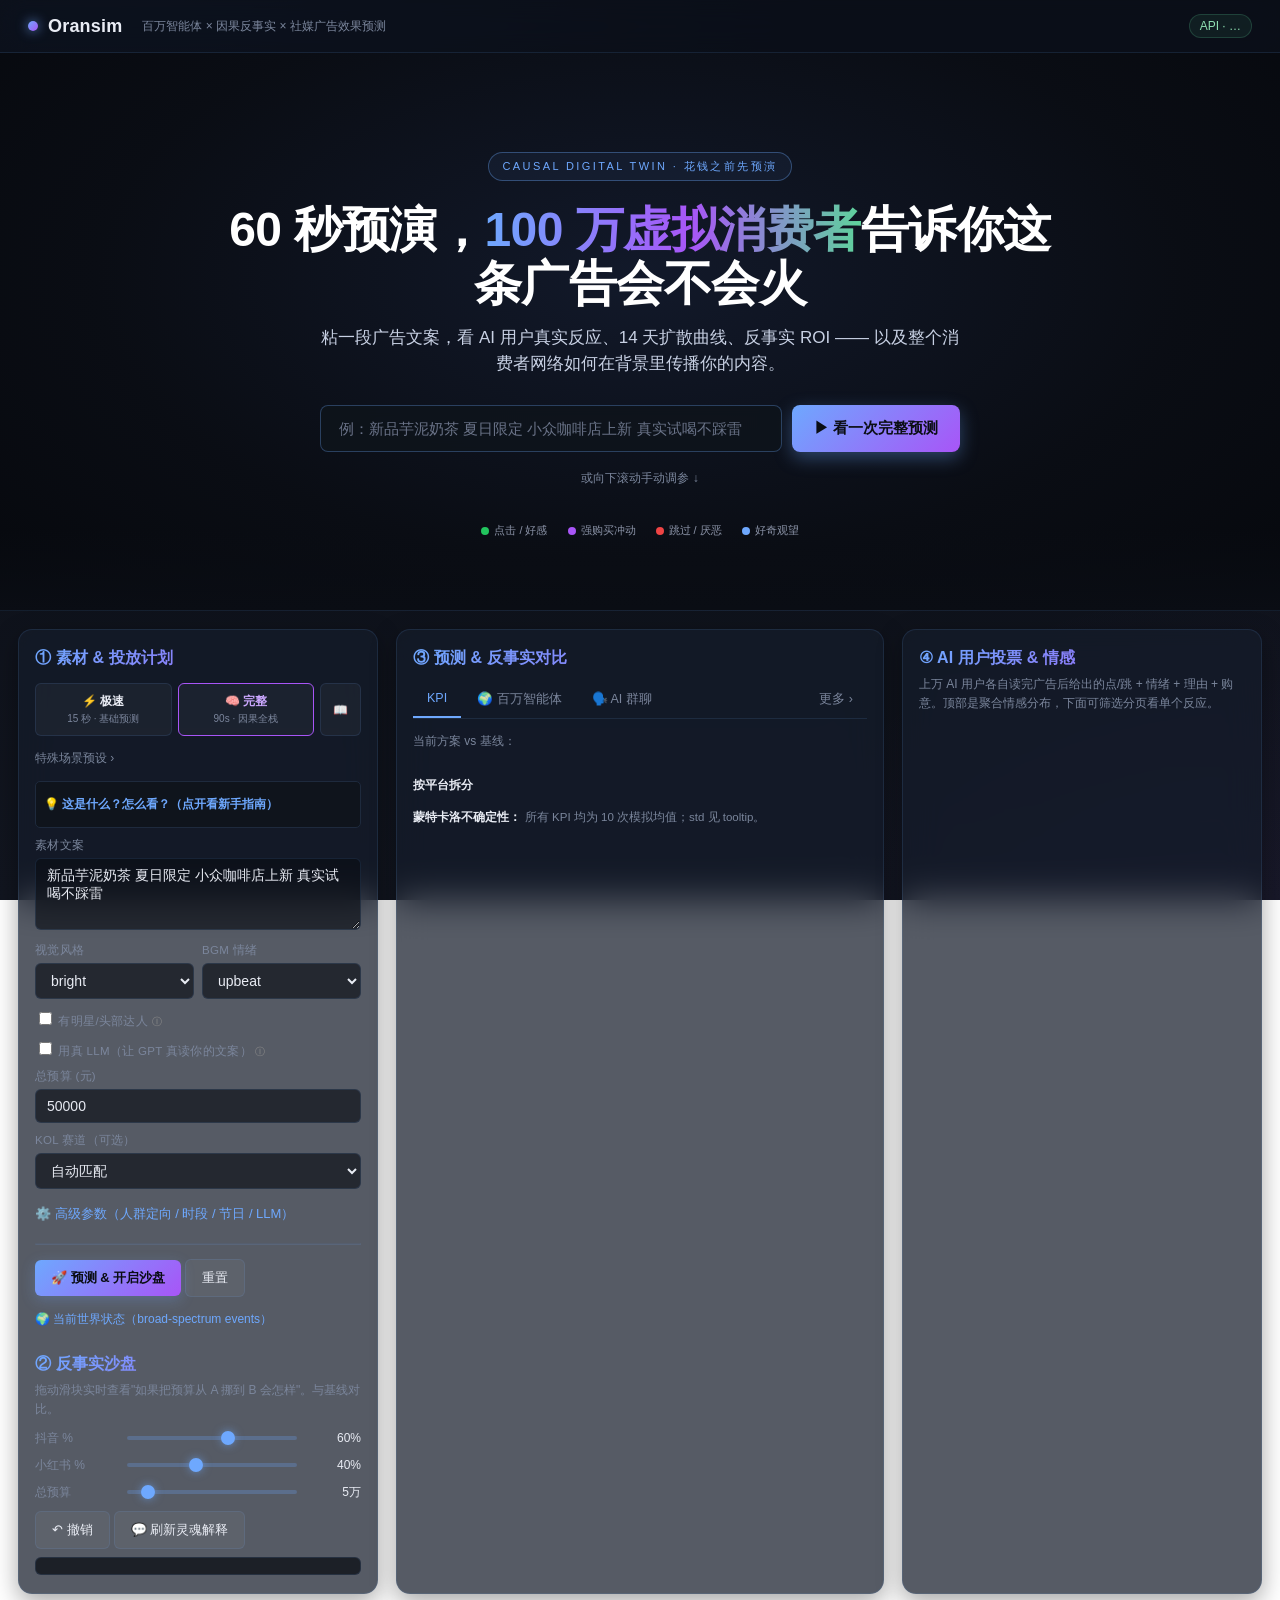
==== frontend/index.html @ fb91f9e6 "feat(launch-replay): 后端回放路由 + 主 SPA 战况回放 tab - GET /api/launch/replay/{spec_id}: 复用 launch_replay_ex" ====
<!doctype html>
<html lang="zh">
<head>
<meta charset="utf-8">
<title>Oransim · 社媒广告效果预测 × 反事实沙盘</title>
<meta name="viewport" content="width=device-width,initial-scale=1">
<link rel="stylesheet" href="styles.css">
<script src="js/api.js" defer></script>
<script src="js/society.js" defer></script>
<script src="js/cascade.js" defer></script>
<script src="js/hero.js" defer></script>
<script src="app.js" defer></script>
<script src="js/tabs.js" defer></script>
</head>
<body>

<header>
  <h1><span class="logo-dot"></span>Oransim</h1>
  <span class="tag">百万智能体 × 因果反事实 × 社媒广告效果预测</span>
  <span style="margin-left:auto" class="tag api-pill">API · <span id="api-status">…</span></span>
</header>

<!-- ── Hero (T-A) · 100 万智能体意见传播背景 + 单 CTA ─────────────────── -->
<section id="hero">
  <canvas id="hero-canvas" width="1800" height="900"></canvas>
  <div class="hero-inner">
    <span class="hero-eyebrow">Causal Digital Twin · 花钱之前先预演</span>
    <h1 class="hero-title">60 秒预演，<span class="grad">100 万虚拟消费者</span>告诉你这条广告会不会火</h1>
    <p class="hero-sub">
      粘一段广告文案，看 AI 用户真实反应、14 天扩散曲线、反事实 ROI —— 以及整个消费者网络如何在背景里传播你的内容。
    </p>
    <div class="hero-input-row">
      <input type="text" id="hero-caption" placeholder="例：新品芋泥奶茶 夏日限定 小众咖啡店上新 真实试喝不踩雷"
             onkeydown="if(event.key==='Enter') heroLaunch()">
      <button class="hero-cta" onclick="heroLaunch()">▶ 看一次完整预测</button>
    </div>
    <a class="hero-secondary" onclick="heroScrollToForm()">或向下滚动手动调参 ↓</a>
    <div class="hero-legend">
      <span><span class="hero-legend-dot" style="background:#22c55e"></span>点击 / 好感</span>
      <span><span class="hero-legend-dot" style="background:#a855f7"></span>强购买冲动</span>
      <span><span class="hero-legend-dot" style="background:#ef4444"></span>跳过 / 厌恶</span>
      <span><span class="hero-legend-dot" style="background:#6ea8fe"></span>好奇观望</span>
    </div>
  </div>
</section>

<main>
  <!-- Left: Creative upload + plan -->
  <section class="panel">
    <h3>① 素材 & 投放计划</h3>
    <div style="display:flex; gap:6px; margin-bottom:10px;">
      <button class="secondary" style="flex:1; padding:9px 8px; font-size:12px; font-weight:600;"
              onclick="applyPreset('quick')" title="100k 统计 + 8 LLM 灵魂 + 基础校准 · 15 秒">
        ⚡ 极速
        <div style="font-size:10px; font-weight:400; color:var(--muted); margin-top:2px;">15 秒 · 基础预测</div>
      </button>
      <button class="secondary" style="flex:1; padding:9px 8px; font-size:12px; font-weight:600; border-color:#a855f7; color:#cba8ff;"
              onclick="applyPreset('expert')" title="100k 统计 + 100 LLM 灵魂 + ABCDE 全栈分析 · 约 2-3 分钟">
        🧠 完整
        <div style="font-size:10px; font-weight:400; color:var(--muted); margin-top:2px;">90s · 因果全栈</div>
      </button>
      <button class="secondary" style="flex:0 0 auto; padding:9px 12px; font-size:12px;"
              onclick="document.getElementById('help-panel').open=!document.getElementById('help-panel').open"
              title="术语白话解释">📖</button>
    </div>
    <details style="margin-bottom:10px; font-size:11px;">
      <summary style="color:var(--muted); cursor:pointer; padding:4px 0;">特殊场景预设 ›</summary>
      <div style="display:flex; gap:4px; padding:6px 0; flex-wrap:wrap;">
        <button class="secondary" style="flex:1 1 30%; padding:5px; font-size:11px;" onclick="applyPreset('viral')"
                title="100k 统计 + 50 LLM + 群聊 + 评论区辩论 · 约 60s">🔥 爆款</button>
        <button class="secondary" style="flex:1 1 30%; padding:5px; font-size:11px;" onclick="applyPreset('crisis')"
                title="100k 统计 + 80 LLM + 90 天品牌追踪 · 约 2-3min">⚠️ 危机</button>
        <button class="secondary" style="flex:1 1 30%; padding:5px; font-size:11px; background:#2a1a3a; border-color:#a855f7;"
                onclick="applyPreset('mega')" title="1M 虚拟消费者 + 5k AI 灵魂 · 4-8 分钟 · ¥2-5 成本">🌍 1M 壮观</button>
      </div>
    </details>

    <details id="help-panel" style="margin-bottom:10px; padding:8px; background:#0f141c; border-radius:5px; border:1px solid #1e2a3d;">
      <summary style="color:var(--accent); cursor:pointer; font-size:12px; font-weight:bold;">💡 这是什么？怎么看？（点开看新手指南）</summary>
      <div style="font-size:11.5px; line-height:1.7; margin-top:8px; color:#c8d4e6;">
        <b style="color:#a855f7">👉 一句话：</b>上传广告文案 → 60 秒内，AI 告诉你"这条广告会不会火、能带多少曝光/点击"，花钱之前先预演。<br><br>
        <b style="color:var(--accent)">🎯 三步上手：</b><br>
        1. 直接点上面 <b>⚡ 轻量</b> 预设（其他参数已填好）<br>
        2. 点底下 <b>🚀 预测</b> 按钮<br>
        3. 右侧面板看结果：<b>KPI</b>（曝光/点击/ROI）、<b>灵魂发言</b>（AI 用户的真话）<br><br>
        <b style="color:var(--accent)">🌍 想看"上万 AI 用户仿真"的壮观画面？</b><br>
        点 <b>🌍 极限壮观</b> 预设（紫色那个）→ 点预测 → 等 5-8 分钟 → 预测完自动跳到 "<b>🌍 100万智能体社会</b>" tab 看 3 万粒子可视化。<br><br>
        <b style="color:var(--accent)">📖 常见术语白话解释：</b><br>
        <table style="width:100%; border-collapse:collapse; font-size:11px; margin-top:4px;">
          <tr><td style="padding:3px; color:#8ab0e0;"><b>明星/头部达人</b></td><td style="padding:3px;">勾选 = 投给大 V（刘畊宏/董宇辉那种）曝光广但贵；不勾 = 中小 KOL 精准但粉少</td></tr>
          <tr><td style="padding:3px; color:#8ab0e0;"><b>LLM 校准 KPI</b></td><td style="padding:3px;">让 GPT-5 读完广告文案后投票，对纯统计预测做修正（更接近真人反应）</td></tr>
          <tr><td style="padding:3px; color:#8ab0e0;"><b>LLM Soul 数量</b></td><td style="padding:3px;">让多少个 AI 扮演真人去看你的广告。越多越准但越贵（¥0.0004/个）</td></tr>
          <tr><td style="padding:3px; color:#8ab0e0;"><b>D. 跨平台身份解析</b></td><td style="padding:3px;">开 = 抖音+小红书同一个人只算一次（避免重复花钱预估）；关 = 按平台独立算</td></tr>
          <tr><td style="padding:3px; color:#8ab0e0;"><b>C. RecSys RL 冷启破圈</b></td><td style="padding:3px;">开 = 模拟"新内容能不能从 0 观众破圈到 10 万"的过程；关 = 只看稳定态</td></tr>
          <tr><td style="padding:3px; color:#8ab0e0;"><b>A. 评论区辩论</b></td><td style="padding:3px;">开 = 让 12-20 个 AI 真的在虚拟评论区吵架（看情绪走向）；关 = 跳过</td></tr>
          <tr><td style="padding:3px; color:#8ab0e0;"><b>E. 多轮群聊</b></td><td style="padding:3px;">开 = AI 们互相看对方发言后更新立场（模拟传播）；关 = 各 AI 独立判断</td></tr>
          <tr><td style="padding:3px; color:#8ab0e0;"><b>B. 90 天品牌记忆</b></td><td style="padding:3px;">开 = 预测 90 天后还有多少人记得这品牌；关 = 只看投放当天</td></tr>
          <tr><td style="padding:3px; color:#8ab0e0;"><b>蒙特卡洛</b></td><td style="padding:3px;">重复模拟 10 次取平均，避免一次偶然结果</td></tr>
          <tr><td style="padding:3px; color:#8ab0e0;"><b>Hawkes</b></td><td style="padding:3px;">14 天生命周期曲线（广告发出后每天还剩多少热度）</td></tr>
          <tr><td style="padding:3px; color:#8ab0e0;"><b>SCM / 因果图</b></td><td style="padding:3px;">64 个变量组成的因果关系网（素材→情绪→点击→转化）</td></tr>
          <tr><td style="padding:3px; color:#8ab0e0;"><b>CATE</b></td><td style="padding:3px;">同一个广告对不同人群（28 岁女 vs 45 岁男）效果差多少</td></tr>
          <tr><td style="padding:3px; color:#8ab0e0;"><b>SLOC</b></td><td style="padding:3px;">用 100 个 GPT 代表 10 万人的数学方法，比美国同行便宜 1000 倍</td></tr>
        </table>
      </div>
    </details>
    <label>素材文案</label>
    <textarea id="caption">新品芋泥奶茶 夏日限定 小众咖啡店上新 真实试喝不踩雷</textarea>
    <div style="display:flex; gap:8px;">
      <div style="flex:1"><label>视觉风格</label>
        <select id="visual"><option>bright</option><option>dark</option><option>minimal</option><option>flashy</option></select></div>
      <div style="flex:1"><label>BGM 情绪</label>
        <select id="music"><option>upbeat</option><option>calm</option><option>asmr</option><option>dramatic</option></select></div>
    </div>
    <label title="勾选 = 刘畊宏/董宇辉这种千万粉大 V 带货，曝光广但成本高；不勾 = 10-50 万粉的中小 KOL，精准但粉少"><input type="checkbox" id="celeb"> 有明星/头部达人 <span style="color:#888; font-size:10px">ⓘ</span></label>
    <label title="勾选 = 调用 GPT-5 让 AI 用户真的看完文案再投票；不勾 = 用模板快速出统计结果（便宜但不懂内容）"><input type="checkbox" id="use_llm"> 用真 LLM（让 GPT 真读你的文案） <span style="color:#888; font-size:10px">ⓘ</span></label>
    <label>总预算 (元)</label>
    <input type="number" id="budget" value="50000">
    <label>KOL 赛道（可选）</label>
    <select id="niche">
      <option value="">自动匹配</option>
      <option value="beauty">美妆</option><option value="mom">母婴</option><option value="tech">数码</option>
      <option value="food">美食</option><option value="fashion">穿搭</option><option value="fitness">健身</option>
      <option value="finance">理财</option><option value="travel">旅行</option>
    </select>

    <details style="margin-top:10px"><summary style="color:var(--accent); cursor:pointer; font-size:13px;">⚙️ 高级参数（人群定向 / 时段 / 节日 / LLM）</summary>
      <label>投放日期（影响节日/季节）</label>
      <input type="text" id="today" placeholder="YYYY-MM-DD（默认今天）">
      <label>时段</label>
      <select id="daypart">
        <option value="auto">全天</option>
        <option value="morning">06-10 早通勤</option>
        <option value="noon">11-13 午休</option>
        <option value="afternoon">14-17 摸鱼</option>
        <option value="evening" selected>18-22 黄金档</option>
        <option value="late">22-02 睡前</option>
      </select>
      <label>人群-性别</label>
      <select id="aud_gender">
        <option value="">不限</option><option value="0">女</option><option value="1">男</option>
      </select>
      <label>人群-年龄段（多选）</label>
      <select id="aud_age" multiple size="3" style="height:auto">
        <option value="0">15-24</option><option value="1">25-34</option><option value="2">35-44</option>
        <option value="3">45-54</option><option value="4">55-64</option><option value="5">65+</option>
      </select>
      <label>人群-城市等级（多选）</label>
      <select id="aud_city" multiple size="3" style="height:auto">
        <option value="0">一线</option><option value="1">新一线</option><option value="2">二线</option>
        <option value="3">三四线</option><option value="4">五线及以下</option>
      </select>
      <label>跨平台用户重叠率: <span id="overlap_v">25%</span></label>
      <input type="range" id="overlap" min="0" max="60" value="25" oninput="document.getElementById('overlap_v').textContent=this.value+'%'">
      <label title="这是'外部大盘当前的舆论氛围'（比如当下平台在热议什么、整体积极还是悲观），不是你这条广告的预测情感。你这条广告的预测情感在结果里 → '预测情感分布'">平台当前大盘氛围 <span style="color:#888; font-size:10px">ⓘ 非预测值</span>
        <span style="font-size:10px; color:var(--muted); margin-left:8px;">(广告本身的情感预测见结果页"AI 投票情感分布")</span></label>
      <select id="sentiment">
        <option value="neutral" selected>中性 / 自动（默认）</option>
        <option value="crisis">危机期（大盘低迷 ×0.7）</option>
        <option value="negative">负面（大盘偏冷 ×0.85）</option>
        <option value="positive">正面（大盘偏热 ×1.1）</option>
        <option value="viral">爆款期（大盘沸腾 ×1.25）</option>
      </select>
      <label>气温 ℃</label><input type="number" id="temp" value="20" step="1">
      <label><input type="checkbox" id="rainy"> 下雨</label>
      <label title="灵魂池共 10000 个预建 persona。本次抽 N 个让真 GPT-5 投票。100 个 ≈ ¥0.04 / 1000 个 ≈ ¥0.4 / 10000 个（全量）≈ ¥4">本次真问的 AI 用户数（灵魂池 10000 / 本次抽 <span id="nsouls_v">100</span> 个）<span style="color:#888; font-size:10px">ⓘ</span></label>
      <input type="range" id="nsouls" min="5" max="10000" step="5" value="100"
             oninput="document.getElementById('nsouls_v').textContent=this.value+' · 预估 ¥'+(this.value*0.0004).toFixed(3)">
      <label title="开 = 让 AI 用户读完文案后投票，用投票结果修正纯统计预测（让数字更贴近真人反应）；关 = 只用统计模型"><input type="checkbox" id="llm_calibrate" checked> 让 AI 投票校准数字（更贴近真人） <span style="color:#888; font-size:10px">ⓘ</span></label>

      <hr style="border-color:var(--border); margin:10px 0;">
      <div style="color:var(--accent); font-size:12px; margin:4px 0;">🚀 高级分析模块（开越多越慢但越全面）</div>
      <label title="开 = 抖音+小红书同一个人只算 1 次曝光（unique reach），避免你以为触达了 100 万其实只有 60 万；关 = 按平台独立统计"><input type="checkbox" id="enable_crossplat" checked> D. 跨平台去重（抖+小红书同人只算 1 次） <span style="color:#888; font-size:10px">ⓘ</span></label>
      <label title="开 = 模拟新内容从 0 观众被推荐系统推到 10 万的完整破圈曲线（看能不能出圈）；关 = 跳过冷启阶段，只看稳定投放"><input type="checkbox" id="enable_recsys_rl"> C. 冷启破圈模拟（新内容能否出圈） <span style="color:#888; font-size:10px">ⓘ</span></label>
      <label title="开 = 让 12-20 个不同背景的 AI 真的在虚拟评论区互相吵架（看情绪极化/共识）；关 = 跳过"><input type="checkbox" id="enable_discourse"> A. AI 评论区辩论（吵架模拟） <span style="color:#888; font-size:10px">ⓘ</span></label>
      <label>&nbsp;&nbsp;&nbsp;&nbsp;评论数量: <span id="ndisc_v">12</span></label>
      <input type="range" id="ndisc" min="5" max="40" step="1" value="12" oninput="document.getElementById('ndisc_v').textContent=this.value">
      <label title="开 = AI 们互相看对方发言后更新自己立场（模拟朋友圈/群里谁说了什么会影响谁），涌现群体极化；关 = 各 AI 独立判断，不受别人影响"><input type="checkbox" id="enable_groupchat"> E. 多轮 AI 群聊（互相影响立场） <span style="color:#888; font-size:10px">ⓘ</span></label>
      <label>&nbsp;&nbsp;&nbsp;&nbsp;AI 数量 × 轮数: <span id="ngc_v">12×3</span></label>
      <input type="range" id="ngc_a" min="3" max="20" step="1" value="12" oninput="document.getElementById('ngc_v').textContent=this.value+'×'+document.getElementById('ngc_r').value">
      <input type="range" id="ngc_r" min="2" max="6" step="1" value="3" oninput="document.getElementById('ngc_v').textContent=document.getElementById('ngc_a').value+'×'+this.value">
      <label title="开 = 模拟 90 天后用户对你品牌还有多少印象/好感（用艾宾浩斯遗忘曲线）；关 = 只看投放当天曝光"><input type="checkbox" id="enable_brand_memory"> B. 90 天品牌记忆追踪 <span style="color:#888; font-size:10px">ⓘ</span></label>
      <label>&nbsp;&nbsp;&nbsp;&nbsp;追踪天数: <span id="nbm_v">60</span></label>
      <input type="range" id="nbm" min="7" max="180" step="1" value="60" oninput="document.getElementById('nbm_v').textContent=this.value">

      <hr style="border-color:var(--border); margin:10px 0;">
      <div style="color:var(--accent); font-size:12px; margin:4px 0;">📋 竞品 / KOL 优化 / 搜索弹性</div>
      <label title="本品牌名 — 给 GPT 做竞品对比时用">本品牌名（可选）</label>
      <input type="text" id="own_brand" placeholder="如：元气森林" style="width:100%; padding:4px;">
      <label title="品类 — 给 GPT 做竞品对比时用">品类（可选）</label>
      <input type="text" id="category" placeholder="如：气泡水 / 咖啡 / 美妆" style="width:100%; padding:4px;">
      <label title="竞品品牌名，逗号分隔。填写 + 勾 LLM 后，GPT-5.4 会估算每个竞品的受众重叠 + TGI + 抢夺 ROI">竞品（逗号分隔，需勾 "用真 LLM" 才起效）</label>
      <input type="text" id="competitors" placeholder="如：喜茶, 蜜雪冰城, 霸王茶姬" style="width:100%; padding:4px;">
      <label title="让 scipy milp 求解器从 合成 KOL 池按预算选最优组合（头部/腰部/KOC 配比）"><input type="checkbox" id="enable_kol_ilp" checked> 启用 KOL 组合优化（3000 真 KOL 池 ILP） <span style="color:#888; font-size:10px">ⓘ</span></label>
      <label title="用 log-log OLS 估算互动→搜索弹性系数 ε；目前从 Hawkes 曲线合成数据演示方法（接 DataProvider 真实数据源后可换真数据）"><input type="checkbox" id="enable_search_elasticity" checked> 启用搜索弹性回归 (ε + R²) <span style="color:#888; font-size:10px">ⓘ</span></label>
    </details>

    <hr style="border-color:var(--border); margin:14px 0;">
    <button id="btn-predict" onclick="runPredict()">🚀 预测 & 开启沙盘</button>
    <button class="secondary" onclick="resetDemo()">重置</button>
    <div id="macro-panel" style="margin-top:8px; font-size:11px; color:var(--muted);"></div>
    <details style="margin-top:6px"><summary style="color:var(--accent); cursor:pointer; font-size:12px;">🌍 当前世界状态（broad-spectrum events）</summary>
      <button class="secondary" style="font-size:11px; padding:3px 8px; margin:6px 0;" onclick="refreshWorld()">🔄 让 GPT 拉一次最新事件</button>
      <div id="world-panel" style="font-size:11px; color:var(--muted); max-height:240px; overflow:auto;"></div>
    </details>

    <h3 style="margin-top:20px">② 反事实沙盘</h3>
    <div class="hint">拖动滑块实时查看"如果把预算从 A 挪到 B 会怎样"。与基线对比。</div>
    <div class="slider-row"><span>抖音 %</span>
      <input type="range" id="douyin_slider" min="0" max="100" value="60" oninput="onSlide()">
      <span id="douyin_v">60%</span></div>
    <div class="slider-row"><span>小红书 %</span>
      <input type="range" id="xhs_slider" min="0" max="100" value="40" oninput="onSlide()">
      <span id="xhs_v">40%</span></div>
    <div class="slider-row"><span>总预算</span>
      <input type="range" id="budget_slider" min="5000" max="500000" step="5000" value="50000" oninput="onSlide()">
      <span id="budget_v">5万</span></div>
    <div style="margin-top:8px"><button class="secondary" onclick="undo()">↶ 撤销</button>
      <button class="secondary" onclick="explain()">💬 刷新灵魂解释</button></div>
    <div id="log"></div>
  </section>

  <!-- Center: KPIs + DAG + CATE -->
  <section id="results-section" class="panel" style="display:flex; flex-direction:column;">
    <h3>③ 预测 & 反事实对比</h3>
    <div class="tab-row" style="position:relative;">
      <div class="tab active" data-tab="kpi" onclick="setTab('kpi')">KPI</div>
      <div class="tab" data-tab="society" onclick="setTab('society')">🌍 百万智能体</div>
      <div class="tab" data-tab="chat" onclick="setTab('chat')">🗣️ AI 群聊</div>
      <div class="tab" id="tab-more-btn" onclick="toggleTabMore(event)" style="margin-left:auto;">更多 ›</div>
      <div id="tab-more-menu" style="display:none; position:absolute; top:34px; right:0; background:#0f141c; border:1px solid var(--border); border-radius:6px; padding:4px 0; z-index:10; min-width:180px; box-shadow:0 6px 24px rgba(0,0,0,0.4);">
        <div class="tab" data-tab="life" onclick="setTab('life'); toggleTabMore()" style="display:block; border:0; padding:8px 14px;">📈 Hawkes 14 天曲线</div>
        <div class="tab" data-tab="front" onclick="setTab('front'); toggleTabMore()" style="display:block; border:0; padding:8px 14px;">🚀 前沿分析 ABCDE</div>
        <div class="tab" data-tab="dag" onclick="setTab('dag'); toggleTabMore()" style="display:block; border:0; padding:8px 14px;">🕸️ SCM 因果图</div>
        <div class="tab" data-tab="cate" onclick="setTab('cate'); toggleTabMore()" style="display:block; border:0; padding:8px 14px;">📊 CATE 异质效应</div>
        <div class="tab" data-tab="v1" onclick="setTab('v1'); toggleTabMore()" style="display:block; border:0; padding:8px 14px;">∞ V1 CCG 架构</div>
        <div class="tab" data-tab="schema" onclick="setTab('schema'); toggleTabMore()" style="display:block; border:0; padding:8px 14px;">📋 结构化输出</div>
        <div class="tab" data-tab="replay" onclick="setTab('replay'); toggleTabMore()" style="display:block; border:0; padding:8px 14px;">🎬 战况回放</div>
      </div>
    </div>

    <div id="tab-kpi">
      <div style="color:var(--muted); font-size:12px;">当前方案 vs 基线：</div>
      <div class="kpi-grid" id="kpis"></div>

      <div style="margin-top:14px;"><b style="font-size:12px;">按平台拆分</b></div>
      <div id="per-plat" style="font-size:12px;"></div>

      <div style="margin-top:14px;"><b style="font-size:12px;">蒙特卡洛不确定性：</b>
        <span class="hint">所有 KPI 均为 10 次模拟均值；std 见 tooltip。</span></div>
    </div>

    <div id="tab-society" style="display:none;">
      <div class="hint" style="padding:8px; background:#0f141c; border-radius:4px; border-left:3px solid #a855f7;">
        <b style="color:#a855f7">🌍 这是什么？</b>100 万虚拟中国消费者的 persona-embedding 星图（借鉴 MiroFish 的可视化思路）。<br>
        每个点 = 1 个虚拟用户；<b>位置</b>来自 256 维兴趣+人口学向量的 2D 投影（兴趣相近的人聚在一起，不是地理位置）。<br>
        <b>👆 鼠标悬停 AI 用户点</b>上可以看到他/她的年龄/城市/投票理由/评论原话。<br>
        <b>两种模式</b>（下方按钮切换）：<br>
        &nbsp;&nbsp;• <b>👥 人口分布</b>：按城市等级上色，看整个虚拟中国的demographic
        &nbsp;&nbsp;• <b>🎯 预测结果着色</b>：跑完预测后 AI 用户按投票结果发光（绿=点了 / 红=跳过 / 紫=高购意），其他人群变暗灰色
      </div>
      <div id="society-wrap" style="position:relative; width:100%; margin-top:8px; aspect-ratio:900/500; background:#0a0e16; border-radius:6px; overflow:hidden;">
        <canvas id="society-canvas-gl" width="1800" height="1000" style="position:absolute; top:0; left:0; width:100%; height:100%;"></canvas>
        <canvas id="society-canvas" width="1800" height="1000" style="position:absolute; top:0; left:0; width:100%; height:100%; cursor:crosshair;"></canvas>
      </div>
      <div id="society-stats" style="margin-top:8px; font-size:12px; color:var(--muted);"></div>
      <div style="display:flex; gap:6px; margin-top:6px; flex-wrap:wrap;">
        <button class="secondary" onclick="renderSociety(30000)" style="font-size:11px; padding:4px 8px;">🔄 3 万点</button>
        <button class="secondary" onclick="renderSociety(100000)" style="font-size:11px; padding:4px 8px;">💪 10 万点</button>
        <button class="secondary" onclick="renderSociety(300000)" style="font-size:11px; padding:4px 8px; background:#2a1a3a; border-color:#a855f7;">🚀 WebGL 30 万</button>
        <button class="secondary" onclick="renderSociety(1000000)" style="font-size:11px; padding:4px 8px; background:#2a1a3a; border-color:#a855f7;">💥 WebGL 100 万（全量）</button>
        <button class="secondary" onclick="animateSociety()" style="font-size:11px; padding:4px 8px;">🌊 舆论波</button>
      </div>
    </div>

    <div id="tab-v1" style="display:none;">
      <h4 style="color:var(--accent); margin:0 0 6px; font-size:13px">Universal Embedding Bus（无限维度，越多越准）</h4>
      <div class="hint">每加一个数据源 = 注册一个 50 行 Embedder。下游所有模块自动受益。<br>
        启发式曲线：err ≈ 0.30 / √N（中心极限形状，非严格 PAC-Bayes 上界），**累 4 倍数据 → 误差减半**</div>
      <div id="ueb-stats" style="margin:8px 0;"></div>
      <div style="display:flex; gap:6px; margin:6px 0;">
        <button onclick="refreshUEB()">🔄 刷新</button>
        <button class="secondary" onclick="indexMockData()">📥 注入 1000 mock 评论看 scaling law</button>
        <button class="secondary" onclick="registerCustomSource()">➕ 注册新数据源</button>
      </div>
      <div id="ueb-sources" style="font-size:11px; max-height:200px; overflow:auto;"></div>

      <h4 style="color:var(--accent); margin:18px 0 6px; font-size:13px">Causal Computation Graph（声明式 DAG runtime）</h4>
      <div class="hint">把整条预测流水线编译成有向图，自动并行/缓存/可观测/可干预。每个节点级 do(X=x) 反事实直达。</div>
      <div id="ccg-graph" style="margin-top:8px;"></div>
      <div id="ccg-trace" style="font-size:11px; margin-top:8px;"></div>
    </div>

    <div id="tab-chat" style="display:none;">
      <div class="hint" style="padding:8px; background:#0f141c; border-radius:4px; border-left:3px solid #a855f7;">
        <b style="color:#a855f7">怎么看</b>：真 GPT-5.4 让 N 个虚拟用户在评论区**多轮辩论**。每条发言都让其他 agent 看到 → 立场漂移 → 涌现群体极化 / 共识 / 分歧。
        <br><b>触发条件</b>：左栏 "⚙️ 高级参数" → 勾 "<b>E. 多轮 AI 群聊</b>" → 🚀 预测。
        <br><b>注意</b>：群聊结果对最终 KPI 影响力有限（SCM mediator 系数 0.5，未经真实数据校准），主要价值在质性观察。
      </div>
      <div id="chat-summary" style="margin:8px 0;"></div>
      <div id="chat-empty-hint" style="padding:14px; color:var(--muted); text-align:center; font-size:12px;">
        💡 还未跑群聊 — 勾"E. 多轮 AI 群聊"再点 🚀 预测后这里出 6-20 条 AI 辩论 + 立场轨迹图 + 影响网络。
      </div>
      <canvas id="chat-stance-canvas" width="900" height="320" style="width:100%; background:#0f141c; border-radius:6px; margin-top:8px;"></canvas>
      <div style="display:grid; grid-template-columns: 1fr 1fr; gap:12px; margin-top:12px;">
        <div>
          <h4 style="font-size:12px; color:var(--accent); margin:0 0 6px;">💬 对话流（点 reply 看连接）</h4>
          <div id="chat-stream" style="font-size:11px; max-height:420px; overflow:auto;"></div>
        </div>
        <div>
          <h4 style="font-size:12px; color:var(--accent); margin:0 0 6px;">🕸️ 影响网络（点节点选 agent · 右键查看 persona）</h4>
          <svg id="chat-network" viewBox="0 0 400 380" style="width:100%; background:#0f141c; border-radius:6px;"></svg>
          <div id="chat-agent-panel" style="margin-top:8px; padding:8px; background:#0f141c; border-radius:6px; min-height:60px; font-size:11px;">
            <div class="hint">点击网络里任意节点 → 看 agent 详情、试 do() 干预</div>
          </div>
          <div id="chat-final-stances" style="margin-top:10px; font-size:11px;"></div>
        </div>
      </div>
    </div>

    <div id="tab-front" style="display:none;">
      <div id="frontier-d" style="margin-bottom:14px;"></div>
      <div id="frontier-c" style="margin-bottom:14px;"></div>
      <div id="frontier-a" style="margin-bottom:14px;"></div>
      <div id="frontier-b" style="margin-bottom:14px;"></div>
      <div id="frontier-e" style="margin-bottom:14px;"></div>
      <div class="hint">勾上左边的 ABCDE 再点 🚀 预测 才会有对应内容。E（群聊）+ LLM 大约 30-60s。</div>
    </div>

    <div id="tab-life" style="display:none;">
      <div class="hint">付费曝光 + 自然二次传播（Hawkes 点过程），展示 14 天生命周期。自然占比 = 组织性扩散比例（越高越"viral"）。</div>
      <canvas id="life-canvas" width="720" height="280" style="width:100%; background:#0f141c; border-radius:6px; margin-top:8px;"></canvas>
      <div id="life-stats" style="font-size:12px; color:var(--muted); margin-top:6px;"></div>
    </div>

    <div id="tab-dag" style="display:none;">
      <div class="hint">64 节点 / 117 因果边 / 8 层。<b>白色描边 = 可干预（do()）</b> · 虚线描边 = 时变 · 节点名带 ✓ = 已实现 · 横向滚动看完整图。</div>
      <div style="overflow:auto; max-height:600px; background:#0f141c; border-radius:6px; margin-top:8px;">
        <svg id="dag-svg" style="display:block; min-width:1500px; min-height:600px;">
          <defs><marker id="arr" viewBox="0 0 10 10" refX="9" refY="5" markerWidth="6" markerHeight="6" orient="auto">
            <path d="M0,0 L10,5 L0,10 z" fill="#556"/></marker></defs>
        </svg>
      </div>
    </div>

    <div id="tab-cate" style="display:none;">
      <div class="hint" style="padding:8px; background:#0f141c; border-radius:4px; border-left:3px solid #a855f7;">
        <b style="color:#a855f7">CATE 怎么看</b>：
        条件平均处理效应 = "同一个改动对不同人群的影响差多少"。绝对值越大 = 对这类人改动越敏感。
        <br><b>触发方式</b>：左侧"② 反事实沙盘"调预算/抖音占比/小红书占比滑块 → 后端算反事实 → 这里出表。还没动滑块就是空的（当前状态）。
      </div>
      <div id="cate-content"></div>
      <div id="cate-empty-hint" style="padding:14px; color:var(--muted); text-align:center; font-size:12px;">
        💡 还未触发反事实 — 去左侧 "② 反事实沙盘" 拉一下"总预算"或"抖音 %"滑块试试。
      </div>
    </div>

    <div id="tab-schema" style="display:none;">
      <div class="hint" style="padding:8px; background:#0f141c; border-radius:4px; border-left:3px solid #a855f7;">
        <b style="color:#a855f7">📋 结构化输出</b>：从当前预测状态派生的各维度表格（漏斗 β 拟合 / 扩散模拟 / persona / 涌现指标 / 敏感性分析 / 策略报告），零额外 LLM 调用。
      </div>
      <div id="schema-content" style="font-size:11px;"></div>
    </div>

    <div id="tab-replay" style="display:none;">
      <div class="hint" style="padding:8px; background:#0f141c; border-radius:4px; border-left:3px solid #2dd4bf;">
        <b style="color:#2dd4bf">🎬 战况回放</b>：把一个上市想法变成电影式五幕回放（地球→微缩景观→判决）。下面输入想法 → 真后端推演本次回放；不输入则看内置样本。
      </div>
      <div style="display:flex; gap:8px; margin:8px 0; align-items:center;">
        <input id="replay-idea" placeholder="例：一款主打熬夜修护的护肤精华，定价 199 元，主投小红书" style="flex:1; padding:8px; background:#0f141c; border:1px solid var(--border); border-radius:6px; color:inherit; font-size:13px;" onkeydown="if(event.key==='Enter')replayFromIdea()">
        <button onclick="replayFromIdea()" style="padding:8px 16px; background:#2dd4bf; color:#04201c; border:0; border-radius:6px; cursor:pointer; font-weight:600; white-space:nowrap;">▶ 推演回放</button>
      </div>
      <div id="replay-status" class="hint" style="min-height:16px; color:#2dd4bf; margin-bottom:6px;"></div>
      <iframe id="replay-frame" title="战况回放" style="width:100%; height:78vh; border:0; border-radius:8px; background:#05070b;" loading="lazy"></iframe>
    </div>

  </section>

  <!-- Right: Soul agents -->
  <section class="panel">
    <h3>④ AI 用户投票 & 情感</h3>
    <div class="hint">上万 AI 用户各自读完广告后给出的点/跳 + 情绪 + 理由 + 购意。顶部是聚合情感分布，下面可筛选分页看单个反应。</div>
    <div id="predicted-sentiment" style="margin:6px 0;"></div>
    <div id="souls"></div>
  </section>
</main>

</script>
</body>
</html>
---- frontend/styles.css ----
:root {
    --bg:#0a0d14; --bg-2:#11151f;
    --panel: rgba(22, 28, 42, 0.72);
    --panel-solid:#141a28;
    --border: rgba(110, 168, 254, 0.12);
    --border-strong: rgba(110, 168, 254, 0.25);
    --fg:#e9ecf4; --fg-dim:#c3cad9;
    --muted:#7b869c;
    --accent:#6ea8fe; --accent-2:#a855f7;
    --good:#22c55e; --bad:#ef4444; --warn:#f5b542;
    --shadow-sm: 0 2px 8px rgba(0,0,0,.25);
    --shadow-md: 0 8px 24px rgba(0,0,0,.35);
    --shadow-glow: 0 0 40px rgba(110,168,254,.15);
    --r-lg: 14px; --r-md: 10px; --r-sm: 6px;
    --grad-primary: linear-gradient(135deg, #6ea8fe 0%, #a855f7 100%);
  }
  * { box-sizing:border-box; }
  html, body { margin:0; padding:0; }
  body {
    font-family: -apple-system, "PingFang SC", BlinkMacSystemFont, "Segoe UI", "Inter", sans-serif;
    font-size: 14px;
    color: var(--fg);
    background:
      radial-gradient(1200px 800px at 10% -10%, rgba(110,168,254,.08), transparent 60%),
      radial-gradient(900px 700px at 100% 110%, rgba(168,85,247,.06), transparent 60%),
      linear-gradient(180deg, var(--bg) 0%, var(--bg-2) 100%);
    background-attachment: fixed;
    min-height: 100vh;
  }
  header {
    padding: 14px 28px; display: flex; align-items: center; gap: 20px;
    backdrop-filter: blur(14px) saturate(1.4);
    -webkit-backdrop-filter: blur(14px) saturate(1.4);
    background: rgba(12, 16, 26, 0.72);
    border-bottom: 1px solid var(--border);
    position: sticky; top: 0; z-index: 100;
  }
  header h1 {
    font-size: 18px; margin: 0; font-weight: 600; letter-spacing: 0.2px;
    display: flex; align-items: center; gap: 10px;
  }
  .logo-dot {
    width: 10px; height: 10px; border-radius: 50%;
    background: var(--grad-primary);
    box-shadow: 0 0 12px rgba(110,168,254,.8);
  }
  header .tag { color: var(--muted); font-size: 12px; }
  header .api-pill {
    padding: 4px 10px; border-radius: 999px;
    background: rgba(94,211,155,.08); border: 1px solid rgba(94,211,155,.2);
    color: #8fe0b3;
  }

  main { display:grid; grid-template-columns: 360px 1fr 360px; gap:18px; padding:18px; overflow:hidden; }
  /* 战况回放全宽（D11）：replay tab 激活时单栏，隐藏左控制台 + 右灵魂栏，让影院式 diorama 铺满 */
  main.replay-full { grid-template-columns: 1fr; }
  main.replay-full > section:not(#results-section) { display:none !important; }

  .panel {
    background: var(--panel);
    backdrop-filter: blur(18px) saturate(1.3);
    -webkit-backdrop-filter: blur(18px) saturate(1.3);
    border: 1px solid var(--border);
    border-radius: var(--r-lg);
    padding: 18px 16px;
    overflow: auto;
    box-shadow: var(--shadow-md);
    transition: border-color 180ms ease;
  }
  .panel:hover { border-color: var(--border-strong); }
  .panel h3 {
    margin: 0 0 14px; font-size: 16px; font-weight: 600; letter-spacing: 0.1px;
    background: var(--grad-primary); -webkit-background-clip: text;
    background-clip: text; color: transparent;
  }
  .panel h3 + .hint, .panel h3 + .sub { font-size: 12px; color: var(--muted); margin-top:-8px; margin-bottom:10px; }

  label {
    display: block; margin: 10px 0 5px;
    color: var(--muted); font-size: 11.5px;
    letter-spacing: 0.3px; text-transform: uppercase; font-weight: 500;
  }
  input[type=text], textarea, select, input[type=number] {
    width: 100%; background: rgba(10,13,20,.65); color: var(--fg);
    border: 1px solid var(--border); border-radius: var(--r-sm);
    padding: 8px 11px; font: inherit;
    transition: border-color 160ms, background 160ms;
  }
  input[type=text]:focus, textarea:focus, select:focus, input[type=number]:focus {
    outline: none; border-color: var(--accent); background: rgba(14,19,30,.85);
  }
  textarea { resize: vertical; min-height: 72px; }

  button {
    background: var(--grad-primary); color: #0a0d14;
    border: 0; border-radius: var(--r-sm);
    padding: 9px 16px; font-weight: 600; font-size: 13px;
    cursor: pointer;
    transition: transform 120ms ease, box-shadow 160ms ease, filter 120ms;
    box-shadow: 0 4px 14px rgba(110,168,254,.25);
  }
  button:hover { transform: translateY(-1px); box-shadow: 0 6px 20px rgba(110,168,254,.38); filter: brightness(1.08); }
  button:active { transform: translateY(0); }
  button.secondary {
    background: rgba(255,255,255,.04); color: var(--fg);
    border: 1px solid var(--border); box-shadow: none; font-weight: 500;
  }
  button.secondary:hover {
    background: rgba(110,168,254,.08); border-color: var(--border-strong);
    transform: translateY(-1px); box-shadow: var(--shadow-sm);
  }

  .kpi-grid { display: grid; grid-template-columns: repeat(3,1fr); gap: 10px; margin: 12px 0; }
  .kpi {
    background: rgba(14,19,30,.7); border: 1px solid var(--border);
    padding: 14px 10px; border-radius: var(--r-md);
    text-align: center;
    transition: transform 180ms ease, border-color 180ms ease;
    position: relative; overflow: hidden;
  }
  .kpi::before {
    content: ""; position: absolute; inset: 0; border-radius: var(--r-md);
    background: linear-gradient(135deg, rgba(110,168,254,.06), transparent 60%);
    pointer-events: none;
  }
  .kpi:hover { transform: translateY(-2px); border-color: var(--border-strong); }
  .kpi .v {
    font-size: 22px; font-weight: 700; letter-spacing: -0.3px;
    background: var(--grad-primary); -webkit-background-clip: text;
    background-clip: text; color: transparent;
  }
  .kpi .l { font-size: 10.5px; color: var(--muted); margin-top: 4px; text-transform: uppercase; letter-spacing: 0.4px; }
  .kpi .d { font-size: 11px; margin-top: 3px; font-weight: 500; }
  .delta-up { color: var(--good); }
  .delta-down { color: var(--bad); }

  .slider-row { display: grid; grid-template-columns: 80px 1fr 56px; gap: 10px; align-items: center; margin: 10px 0; }
  .slider-row > span:first-child { font-size: 12px; color: var(--muted); }
  .slider-row > span:last-child  { font-size: 12px; color: var(--fg); font-weight: 500; text-align: right; }
  input[type=range] {
    width: 100%; height: 4px; appearance: none; -webkit-appearance: none;
    background: var(--border-strong); border-radius: 999px;
  }
  input[type=range]::-webkit-slider-thumb {
    appearance: none; -webkit-appearance: none;
    width: 14px; height: 14px; border-radius: 50%;
    background: var(--accent); cursor: pointer;
    box-shadow: 0 0 8px rgba(110,168,254,.6);
  }
  input[type=range]::-moz-range-thumb {
    width: 14px; height: 14px; border-radius: 50%;
    background: var(--accent); border: 0; cursor: pointer;
    box-shadow: 0 0 8px rgba(110,168,254,.6);
  }

  .soul {
    background: rgba(14,19,30,.65); padding: 10px 12px; margin: 8px 0;
    border-radius: var(--r-md);
    border-left: 3px solid var(--accent);
    font-size: 13px; line-height: 1.55;
    transition: background 160ms;
  }
  .soul:hover { background: rgba(18,24,38,.85); }
  .soul.skip { border-left-color: var(--bad); }
  .soul .oneliner { color: var(--muted); font-size: 11px; margin-bottom: 4px; }
  .soul .reason { color: var(--fg); }
  .soul .comment { color: var(--warn); font-style: italic; font-size: 12px; margin-top: 3px; }

  svg { width: 100%; height: 100%; }
  .node rect { fill: rgba(14,19,30,.8); stroke: var(--border); stroke-width: 1; }
  .node.intervenable rect { stroke: var(--accent); }
  .node text { fill: var(--fg); font-size: 11px; }
  .edge { stroke: rgba(110,168,254,.3); stroke-width: 1.2; fill: none; marker-end: url(#arr); }

  .badge {
    display: inline-block; padding: 2px 8px; border-radius: 999px;
    font-size: 11px; font-weight: 500;
    background: rgba(110,168,254,.12); color: var(--accent);
    border: 1px solid rgba(110,168,254,.2);
  }
  .seg {
    font-size: 12px; padding: 6px 10px;
    background: rgba(14,19,30,.6); border: 1px solid var(--border);
    border-radius: var(--r-sm); margin: 4px 0;
    display: flex; justify-content: space-between;
    transition: border-color 160ms;
  }
  .seg:hover { border-color: var(--border-strong); }

  .tab-row { display: flex; gap: 2px; margin-bottom: 14px; border-bottom: 1px solid var(--border); position: relative; }
  .tab {
    padding: 8px 14px; cursor: pointer; color: var(--muted);
    border-bottom: 2px solid transparent;
    font-size: 12.5px; font-weight: 500;
    transition: color 160ms, border-color 160ms;
    white-space: nowrap;
  }
  .tab:hover { color: var(--fg); }
  .tab.active { color: var(--accent); border-bottom-color: var(--accent); }

  .hint { color: var(--muted); font-size: 11.5px; margin-top: 6px; line-height: 1.6; }

  #log {
    font-size: 11px; color: var(--muted);
    max-height: 160px; overflow: auto;
    font-family: "JetBrains Mono", Menlo, monospace;
    padding: 8px 10px; background: rgba(5,8,14,.7);
    border: 1px solid var(--border); border-radius: var(--r-sm);
    margin-top: 8px;
  }

  details > summary {
    cursor: pointer; padding: 6px 0; font-size: 12px;
    color: var(--accent); list-style: none; transition: color 160ms;
  }
  details > summary::-webkit-details-marker { display: none; }
  details > summary:hover { color: #9ec1ff; }
  details[open] > summary { margin-bottom: 8px; }

  .panel::-webkit-scrollbar { width: 6px; height: 6px; }
  .panel::-webkit-scrollbar-track { background: transparent; }
  .panel::-webkit-scrollbar-thumb { background: rgba(110,168,254,.18); border-radius: 999px; }
  .panel::-webkit-scrollbar-thumb:hover { background: rgba(110,168,254,.35); }

  /* ── Hero section (T-A) ─────────────────────────────────────────────── */
  #hero {
    position: relative;
    width: 100%;
    min-height: 62vh;
    overflow: hidden;
    background: radial-gradient(ellipse at 50% 40%, #12192a 0%, #0a0d14 60%, #06080d 100%);
    border-bottom: 1px solid var(--border);
  }
  #hero-canvas {
    position: absolute;
    inset: 0;
    width: 100%; height: 100%;
    display: block;
    opacity: 0.85;
    pointer-events: none;
  }
  #hero::after {
    /* 底部向 main 过渡的渐隐 */
    content: "";
    position: absolute; left: 0; right: 0; bottom: 0; height: 80px;
    background: linear-gradient(to bottom, transparent, var(--bg));
    pointer-events: none;
  }
  .hero-inner {
    position: relative;
    z-index: 2;
    max-width: 880px;
    margin: 0 auto;
    padding: 11vh 28px 8vh;
    text-align: center;
  }
  .hero-eyebrow {
    display: inline-block;
    font-size: 11px;
    letter-spacing: 2.4px;
    text-transform: uppercase;
    color: var(--accent);
    padding: 6px 14px;
    border: 1px solid rgba(110,168,254,0.35);
    border-radius: 999px;
    background: rgba(110,168,254,0.06);
    margin-bottom: 22px;
  }
  .hero-title {
    font-size: 48px;
    line-height: 1.12;
    font-weight: 700;
    letter-spacing: -0.5px;
    color: #fff;
    margin: 0 0 14px;
  }
  .hero-title .grad {
    background: linear-gradient(90deg, #6ea8fe 0%, #a855f7 55%, #5ed39b 100%);
    -webkit-background-clip: text;
    background-clip: text;
    -webkit-text-fill-color: transparent;
    color: transparent;
  }
  .hero-sub {
    font-size: 17px;
    line-height: 1.55;
    color: #c8d1e4;
    max-width: 640px;
    margin: 0 auto 28px;
  }
  .hero-input-row {
    display: flex;
    gap: 10px;
    max-width: 640px;
    margin: 0 auto;
    align-items: stretch;
  }
  .hero-input-row input[type=text] {
    flex: 1;
    font-size: 15px;
    padding: 14px 18px;
    background: rgba(15,20,28,0.85);
    backdrop-filter: blur(6px);
    border: 1px solid rgba(110,168,254,0.30);
    border-radius: 8px;
    color: #fff;
  }
  .hero-input-row input[type=text]::placeholder { color: #6a7388; }
  .hero-cta {
    padding: 14px 22px;
    font-size: 15px;
    font-weight: 700;
    background: linear-gradient(135deg, #6ea8fe 0%, #a855f7 100%);
    color: #0b0e14;
    border: 0;
    border-radius: 8px;
    cursor: pointer;
    white-space: nowrap;
    box-shadow: 0 6px 18px rgba(110,168,254,0.35);
    transition: transform 120ms ease;
  }
  .hero-cta:hover { transform: translateY(-1px); }
  .hero-secondary {
    display: inline-flex; align-items: center; gap: 6px;
    margin-top: 18px;
    font-size: 12px;
    color: var(--muted);
    text-decoration: none;
    cursor: pointer;
  }
  .hero-secondary:hover { color: var(--fg); }
  .hero-legend {
    margin-top: 36px;
    display: flex;
    justify-content: center;
    gap: 20px;
    flex-wrap: wrap;
    font-size: 11px;
    color: #8b93a7;
  }
  .hero-legend-dot {
    display: inline-block; width: 8px; height: 8px; border-radius: 50%;
    vertical-align: middle; margin-right: 5px;
  }
  @media (max-width: 720px) {
    .hero-title { font-size: 32px; }
    .hero-sub { font-size: 14px; }
    .hero-input-row { flex-direction: column; }
  }
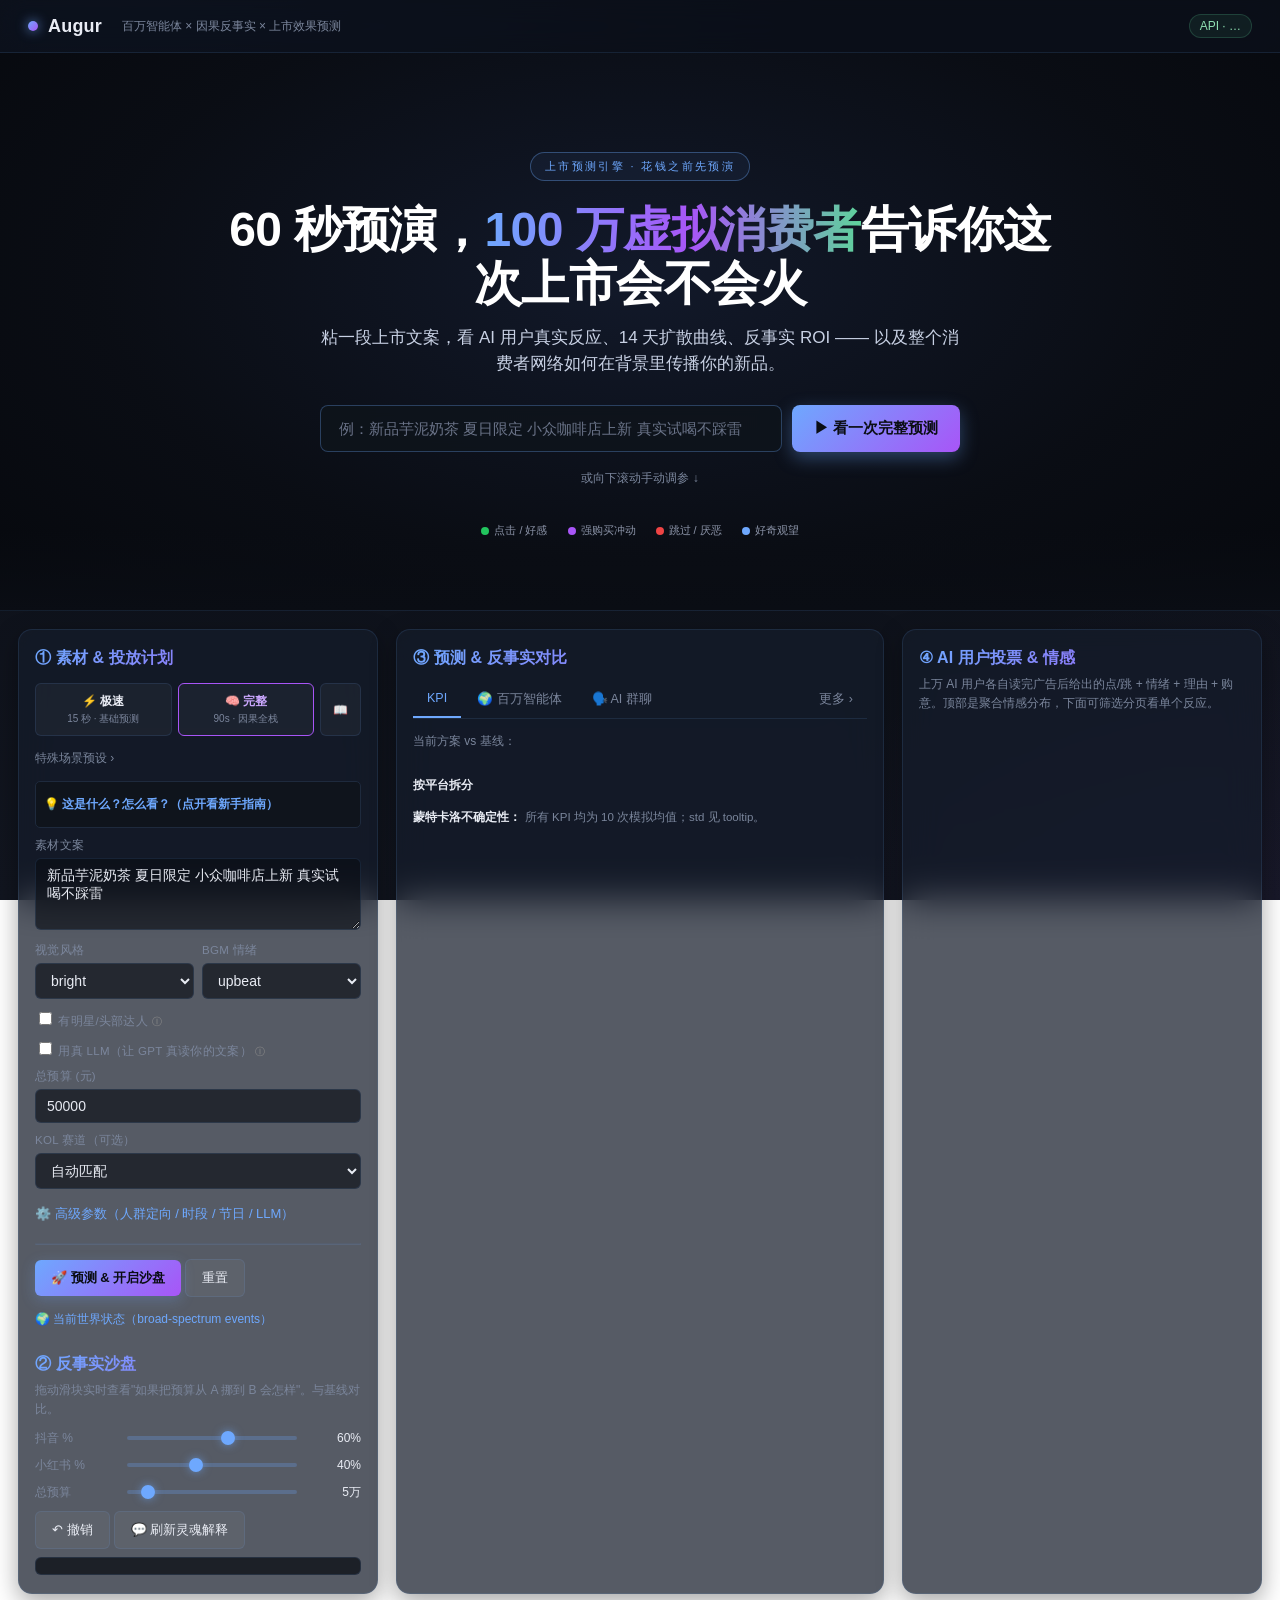
==== commit d90854e7: "refactor(brand): rename Oransim/会不会火 → Augur, reposition for prosumers Rebrand the product to Augur " ====
--- a/frontend/index.html
+++ b/frontend/index.html
@@ -2,7 +2,7 @@
 <html lang="zh">
 <head>
 <meta charset="utf-8">
-<title>Oransim · 社媒广告效果预测 × 反事实沙盘</title>
+<title>Augur · 上市预测 × 反事实沙盘</title>
 <meta name="viewport" content="width=device-width,initial-scale=1">
 <link rel="stylesheet" href="styles.css">
 <script src="js/api.js" defer></script>
@@ -15,8 +15,8 @@
 <body>
 
 <header>
-  <h1><span class="logo-dot"></span>Oransim</h1>
-  <span class="tag">百万智能体 × 因果反事实 × 社媒广告效果预测</span>
+  <h1><span class="logo-dot"></span>Augur</h1>
+  <span class="tag">百万智能体 × 因果反事实 × 上市效果预测</span>
   <span style="margin-left:auto" class="tag api-pill">API · <span id="api-status">…</span></span>
 </header>
 
@@ -24,10 +24,10 @@
 <section id="hero">
   <canvas id="hero-canvas" width="1800" height="900"></canvas>
   <div class="hero-inner">
-    <span class="hero-eyebrow">Causal Digital Twin · 花钱之前先预演</span>
-    <h1 class="hero-title">60 秒预演，<span class="grad">100 万虚拟消费者</span>告诉你这条广告会不会火</h1>
+    <span class="hero-eyebrow">上市预测引擎 · 花钱之前先预演</span>
+    <h1 class="hero-title">60 秒预演，<span class="grad">100 万虚拟消费者</span>告诉你这次上市会不会火</h1>
     <p class="hero-sub">
-      粘一段广告文案，看 AI 用户真实反应、14 天扩散曲线、反事实 ROI —— 以及整个消费者网络如何在背景里传播你的内容。
+      粘一段上市文案，看 AI 用户真实反应、14 天扩散曲线、反事实 ROI —— 以及整个消费者网络如何在背景里传播你的新品。
     </p>
     <div class="hero-input-row">
       <input type="text" id="hero-caption" placeholder="例：新品芋泥奶茶 夏日限定 小众咖啡店上新 真实试喝不踩雷"
